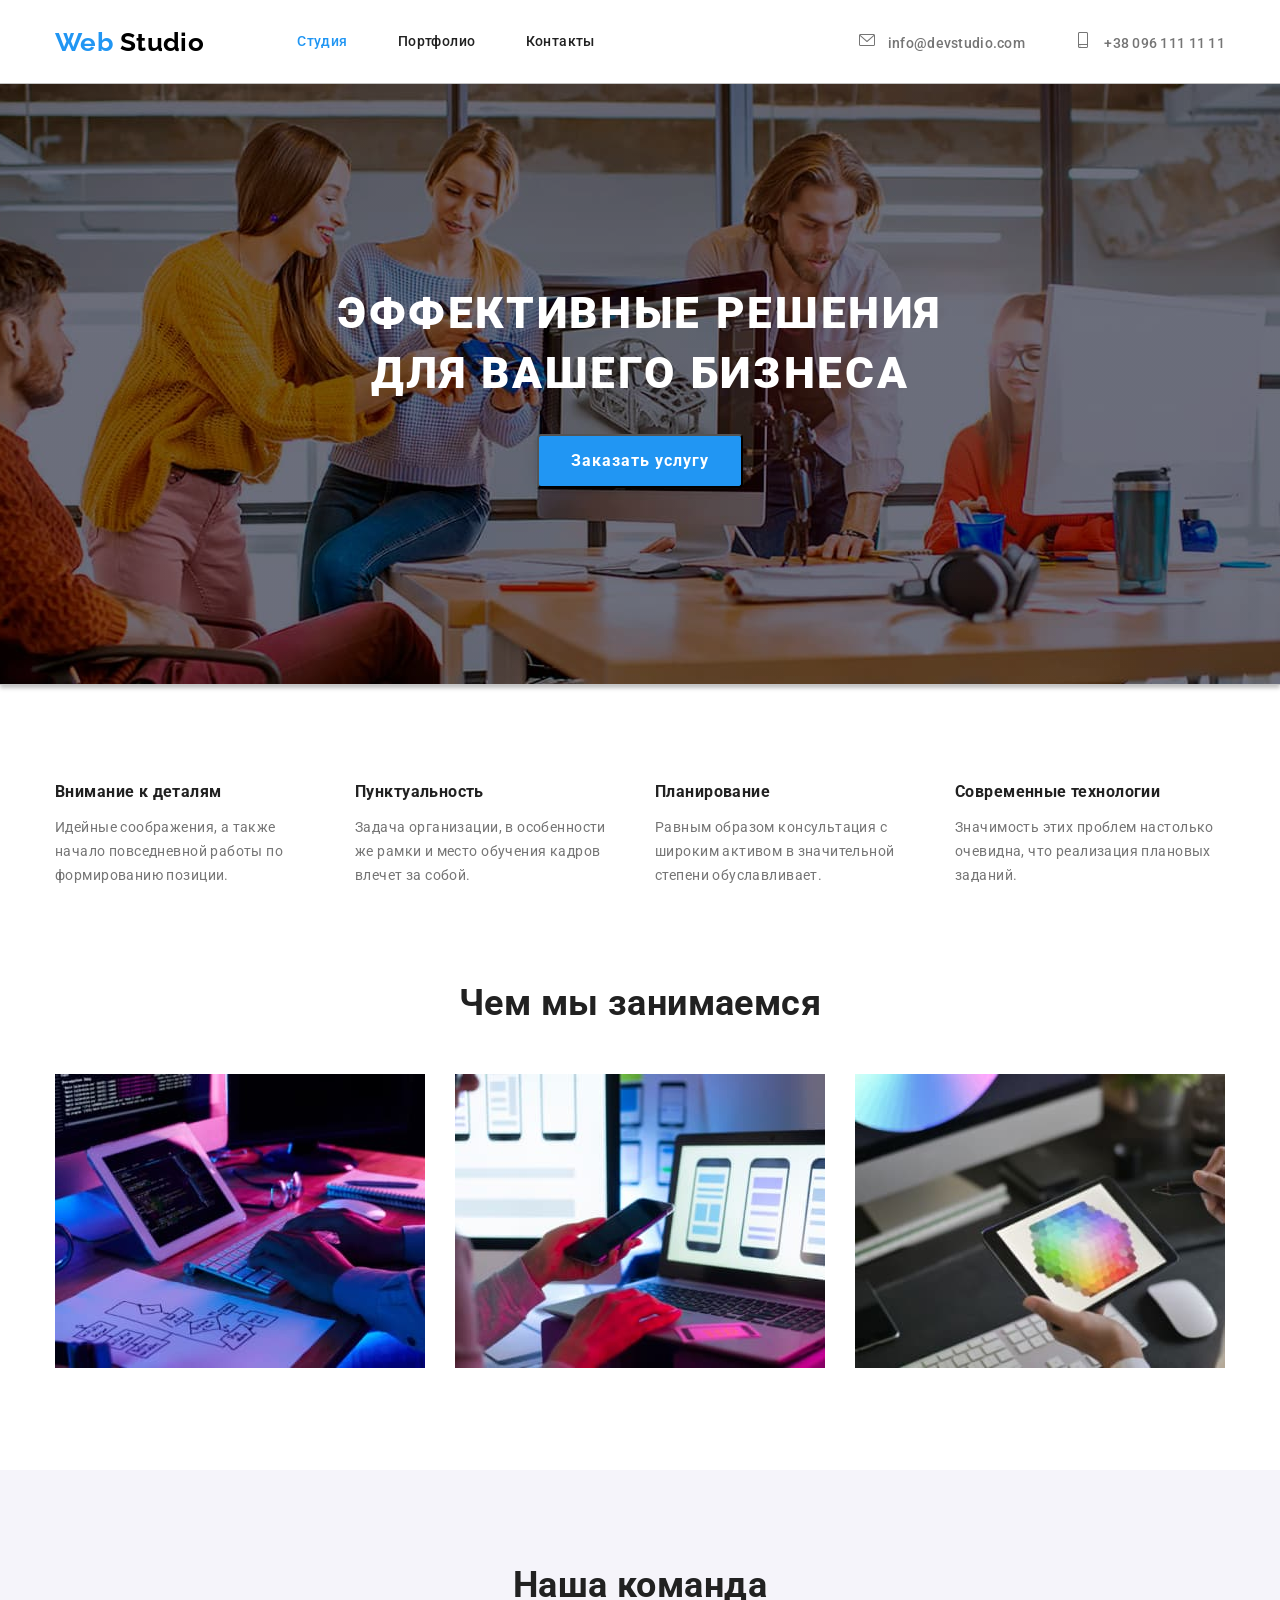
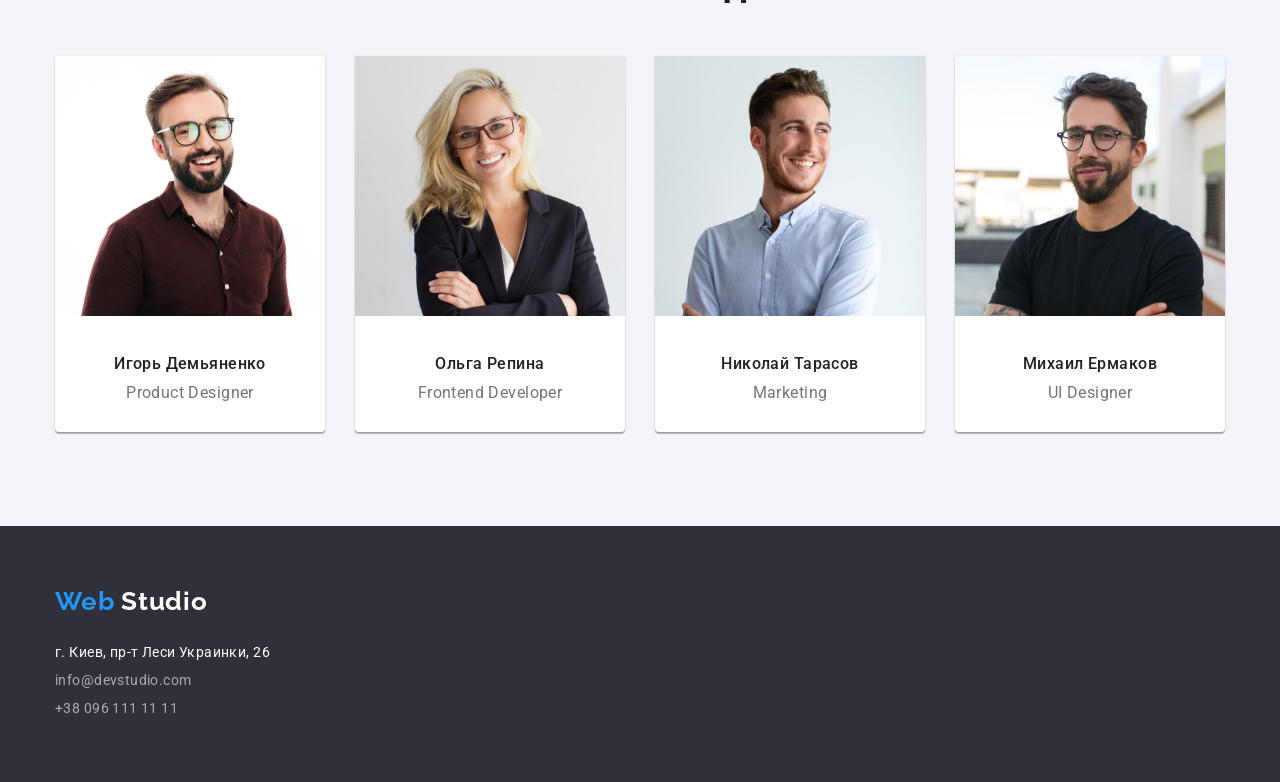
==== index.html @ c790378b "add header and heroes Не становятся в одну строку svg в header" ====
<!DOCTYPE html>
<html lang="ru">

<head>
    <meta charset="UTF-8">
    <meta http-equiv="X-UA-Compatible" content="IE=edge">
    <meta name="viewport" content="width=device-width, initial-scale=1.0">
    <title>Project-1 WebStudio</title>
    <link
        href="https://fonts.googleapis.com/css2?family=Raleway:wght@700&family=Roboto:wght@400;500;700;900&display=swap"
        rel="stylesheet">
    <link rel="stylesheet"
        href="https://cdnjs.cloudflare.com/ajax/libs/modern-normalize/1.1.0/modern-normalize.min.css">
    <link rel="stylesheet" href="./css/styles.css">
</head>

<body>
    <!--хидер-->
    <header class="header">
        <div class="header-text">
            <a class="logo link" href="/"> <span class="logo-accent">Web</span> Studio</a>
            <nav class="header-navigate">
                <ul class="header-list">
                    <li class="header-item">
                        <a class="header-nav link active" href="./index.html">Студия</a>
                    </li>
                    <li class="header-item">
                        <a class="header-nav link" href="./portfolio.html">Портфолио</a>
                    </li>
                    <li class="header-item">
                        <a class="header-nav link" href="">Контакты</a>
                    </li>
                </ul>
            </nav>
            <ul class="header-contacts">
                <li class="header-contacts-item">

                    <a class="contacts-item link" href="mailto:info@devstudio.com">
                        <svg class="icon-nav" width="16" height="12">
                            <use href="./images/sprite.svg#icon-envelope-hover"></use>
                        </svg>
                        info@devstudio.com</a>
                </li>
                <li class="header-contacts-item">
                    <a class="contacts-item link" href="tel:+380961111111">
                        <svg class="icon-nav" width="10" height="16">
                            <use href="./images/sprite.svg#icon-smartphone"></use>
                        </svg>
                        +38 096 111 11 11</a>
                </li>
            </ul>
        </div>

    </header>
    <main>

        <!--хироу-->

        <section class="heroes">
            <h1 class="main-title">Эффективные решения <br> для вашего бизнеса </h1>
            <button class="button-order" type="button">Заказать услугу</button>
        </section>

        <!--особенности-->

        <section class="why">
            <div class="container">
                <h2 hidden>Особенности</h2>
                <ul class="why-list">
                    <li class="why-item">
                        <h3 class="why-title">Внимание к деталям</h3>
                        <p class="why-description">Идейные соображения, а также начало повседневной работы по
                            формированию позиции.</p>
                    </li>
                    <li class="why-item">
                        <h3 class="why-title">Пунктуальность</h3>
                        <p class="why-description">Задача организации, в особенности же рамки и место обучения кадров
                            влечет за собой.
                        </p>
                    </li>
                    <li class="why-item">
                        <h3 class="why-title">Планирование</h3>
                        <p class="why-description">Равным образом консультация с широким активом в значительной степени
                            обуславливает.
                        </p>
                    </li>
                    <li class="why-item">
                        <h3 class="why-title">Современные технологии</h3>
                        <p class="why-description">Значимость этих проблем настолько очевидна, что реализация плановых
                            заданий.</p>
                    </li>
                </ul>
            </div>

        </section>

        <!--Чем мы занимаемся-->

        <section class="doing">
            <div class="container">
                <h2 class="doing-title">Чем мы занимаемся</h2>
                <ul class="doing-list">
                    <li class="doing-item"><img src="./images/doing/do-1.jpg" alt="Компьютер" width="370"
                            height="294" /> </li>
                    <li class="doing-item"><img src="./images/doing/do-2.jpg" alt="Телефон" width="370" height="294" />
                    </li>
                    <li class="doing-item"><img src="./images/doing/do-3.jpg" alt="Планшет" width="370" height="294" />
                    </li>
                </ul>
            </div>
        </section>

        <!--Наша команда-->

        <section class="team">
            <div class="container">
                <h2 class="team-title">Наша команда</h2>
                <ul class="team-list">
                    <li class="team-item">
                        <img src="./images/team/kommand-1.jpg" alt="Игорь Демьяненко" width="270" height="260" />
                        <div class="team-box">
                            <h3 class="team-name">Игорь Демьяненко</h3>
                            <p class="team-work" lang="en">Product Designer</p>
                        </div>
                    </li>
                    <li class="team-item">
                        <img src="./images/team/kommand-2.jpg" alt="Ольга Репина" width="270" height="260" />
                        <div class="team-box">
                            <h3 class="team-name">Ольга Репина</h3>
                            <p class="team-work" lang="en">Frontend Developer</p>
                        </div>
                    </li>
                    <li class="team-item">
                        <img src="./images/team/kommand-3.jpg" alt="Николай Тарасов" width="270" height="260" />
                        <div class="team-box">
                            <h3 class="team-name">Николай Тарасов</h3>
                            <p class="team-work" lang="en">Marketing</p>
                        </div>
                    </li>

                    <li class="team-item">
                        <img src="./images/team/kommand-4.jpg" alt="Михаил Ермаков" width="270" height="260" />
                        <div class="team-box">
                            <h3 class="team-name">Михаил Ермаков</h3>
                            <p class="team-work" lang="en">UI Designer</p>
                        </div>
                    </li>
                </ul>
            </div>
        </section>
    </main>

    <!--подвал-->

    <footer class="footer">
        <div class="container">
            <a class="logo-footer link" href="/"> <span class="logo-accent">Web</span> Studio</a>
            <address class="footer-addres">
                <ul class="footer-list">
                    <li class="footer-item"><a class="address-item-map link"
                            href="https://goo.gl/maps/FX2oiXXjCfkCqvJg9" target="_blank" rel="noopener noreferrer">г.
                            Киев,
                            пр-т Леси Украинки, 26</a></li>
                    <li class="footer-item"><a class="address-item link"
                            href="mailto:info@devstudio.com">info@devstudio.com</a></li>
                    <li class="footer-item"><a class="address-item link" href="tel:+380961111111">+38 096 111 11 11</a>
                    </li>
                </ul>
            </address>
        </div>
    </footer>
</body>

</html>
---- css/styles.css ----
/* цвет текста основной #212121
цвет текста вторичный rgba(117, 117, 117, 1)
Цвет акцента #2196F3
#FFFFFF 
цвет фона #E5E5E5
цвет фона вторичный #2F303A

*/
:root {
  --primary-text-color: rgba(117, 117, 117, 1);
  --title-text-color: #212121;
  --accent-color: #2196f3;
}

body {
  font-family: 'Roboto', sans-serif;
  font-weight: normal;
  font-size: 14px;
  line-height: 1.71;
  letter-spacing: 0.03em;
  color: var(--primary-text-color);
}

.container {
  width: 1200px;
  padding-left: 15px;
  padding-right: 15px;
  margin-left: auto;
  margin-right: auto;
}

h1,
h2,
h3,
h4 {
  color: var(--title-text-color);
  margin: 0;
  padding: 0;
}


p {
  margin: 0;
  padding: 0;
}

ul {
  list-style: none;
  margin: 0;
  padding: 0;
}

.link {
  text-decoration: none;
  color: var(--title-text-color);
}

/*-------------- header------------ */

.header { 
box-shadow: 0px 4px 4px rgba(0, 0, 0, 0.25);
}

.header-text {
  display: flex;
  align-items: center;
width: 1200px;
  padding-left: 15px;
  padding-right: 15px;
  margin-left: auto;
  margin-right: auto;

}

/*-------------- logo------------ */

.logo {
  font-family: 'Raleway';
  font-weight: bold;
  font-size: 26px;
  line-height: 1.19;
  color: #000000;

  margin-right: 93px;
}

.logo:hover,
.logo:focus {
  color: var(--accent-color);
}

.logo-accent {
  color: var(--accent-color);
}

/*------------- header navigate----------- */

.header-list,
.header-contacts {
  display: flex;
}

.header-item {
  font-weight: 500;
  font-size: 14px;
  line-height: 1.14;

  display: block;
}
.header-nav {
  padding-top: 32px;
  padding-bottom: 32px;
  
  display: block;
}

.header-nav:hover,
.header-nav:focus {
  color: var(--accent-color);
}
.header-contacts {
  margin-left: auto;
}

.header-contacts-item:not(:last-child),
.header-item:not(:last-child) {
  margin-right: 50px;
}

.header-contacts-item {
  ont-weight: 500;
  font-size: 14px;
  line-height: 1.14;
  letter-spacing: 0.02em;
  color: var(--primary-text-color);

  align-items: center;
}

.contacts-item {
  font-weight: 500;
  font-size: 14px;
  line-height: 1.14;
  letter-spacing: 0.02em;
  color: var(--primary-text-color);
  display: block;

  padding-top: 32px;
  padding-bottom: 32px;

}

.contacts-item:hover,
.contacts-item:focus {
  color: var(--accent-color);
}

.icon-nav {
  fill: #757575;
  margin-right: 10px;
  justify-content: center;
  align-items: center;
  
  width: 16px;
  height: 16px;
  object-fit: contain;
  

  display: inline-flex;
  padding: 0;
  margin-top: auto;
  margin-bottom: auto;
  /* background-color: white; */
  

  /* content: ""; */
}



.icon-nav:hover,
.icon-nav:focus {
  fill: var(--accent-color);
}

/*----------------- heroes--------------- */
.heroes {
  background-image: linear-gradient(
    rgba(0, 0, 0, 0.2), 
    rgba(0, 0, 0, 0.2)), 
    url(../images/heroes/heroes.jpg);
  
  max-width: 1600px;
  margin-left: auto;
  margin-right: auto;
  outline: 1px solid #C4C4C4;
  background-size: cover;
  background-repeat: no-repeat;
  height: 600px;
  background-color: #424242;
  background-position: center;
  box-shadow: 0px 4px 4px rgba(0, 0, 0, 0.25);

  color: #ffffff;
  text-align: center;

  padding-top: 200px;
  padding-bottom: 200px;
}
.main-title {
  color: #ffffff;
  font-weight: 900;
  font-size: 44px;
  line-height: 1.36;
  letter-spacing: 0.06em;
  text-transform: uppercase;

  margin: 0;
  padding: 0;
}

.button-order {
  display: inline-block;

margin-top: 30px;
  padding: 10px 32px;
  border-radius: 4px;
  box-shadow: 0px 4px 4px rgba(0, 0, 0, 0.15);

  font-family: inherit;
  font-weight: bold;
  font-size: 16px;
  line-height: 1.88;
  letter-spacing: 0.06em;
  color: #ffffff;
  background-color: var(--accent-color);
  cursor: pointer;
}

/*----------------- Why ----------------- */

.why {
  padding-top: 94px;
  padding-bottom: 94px;
}

.why-list {
  display: flex;
  flex-basis: calc((100% - 60px) / 4);
}

.why-item {
  width: 270px;
}

.why-item:not(:last-child) {
  margin-right: 30px;
}

.why-description {
  margin-top: 10px;
  margin-bottom: 0;
}

/*----------- Чем мы занимаемся,team ------------ */

.doing-title,
.team-title {
  font-weight: bold;
  font-size: 36px;
  line-height: 1.17;
  text-align: center;
}

.doing {
  padding-bottom: 94px;
}

.doing-list {
  display: flex;

  margin-top: 50px;
}

.doing-item:not(:last-child) {
  margin-right: 30px;
}
/*----------------- team------------------ */
.team {
  background-color: #f5f4fa;
  padding-top: 94px;
  padding-bottom: 94px;
}

.team-list {
  display: flex;
  justify-content: center;
  margin-top: 50px;
}

.team-item {
  background: #ffffff;

  box-shadow: 0px 1px 3px rgba(0, 0, 0, 0.12), 0px 1px 1px rgba(0, 0, 0, 0.14),
    0px 2px 1px rgba(0, 0, 0, 0.2);
  border-radius: 0px 0px 4px 4px;

  text-align: center;
}
.team-item:not(:last-child) {
  margin-right: 30px;
}

.team-box {
padding-top: 30px;
padding-bottom: 30px;
}

.team-name {
  font-weight: 500;
  font-size: 16px;
  line-height: 1.19;

  /* margin-top: 30px; */
}

.team-work {
  font-size: 16px;
  line-height: 1.19;
  font-weight: normal;

  margin-top: 10px;

  /* margin-top: 10px; */
}

/*-------------- portfolio навигация------------ */
.header-list .active {
  color: var(--accent-color);
}

.portfolio {
  padding-top: 94px;
  padding-bottom: 94px;
}

.portfolio-nav-list {
  display: flex;
  justify-content: center;
  
}

.portfolio-nav-item:not(:last-child) {
  margin-right: 8px;
}

.portfolio-nav-button {
  background-color: #f5f4fa;
  cursor: pointer;
  font-weight: 500;
  font-size: 16px;
  line-height: 1.63;

  text-align: center;
  padding: 6px 22px;
  border-radius: 4px;

  drop-shadow(0px 4px 4px rgba(0, 0, 0, 0.25));

}

.portfolio-nav-button:hover,
.portfolio-nav-button:focus {
  color: #ffffff;
  background-color: var(--accent-color);
}

/*-------------- portfolio проекты------------ */

.projects-list {
  display: flex;
  flex-wrap: wrap;
  flex-basis: calc((100% - 60px) / 3);

  margin: 0;
  padding: 0;

  margin-top: 34px;
  margin-bottom: 94px;
  
}

.project-item {
  margin-right: 30px;
  margin-bottom: 30px;

  background: #FFFFFF;
  /* border: 1px solid #EEEEEE; */
  
}

.project-item:nth-child(3n) {
  margin-right: 0px;

}

.project-item:nth-last-child(-n + 3) {
  margin-bottom: 0px;

}

.project-name {
  padding: 20px 24px;

  border-right: 1px solid #EEEEEE;
  border-bottom: 1px solid #EEEEEE;
  border-left: 1px solid #EEEEEE;
}

.project-title {
  font-weight: bold;
  font-size: 18px;
  line-height: 2;

  letter-spacing: 0.06em;
}
.project-type {
  font-size: 16px;
  line-height: 1.88;
  margin: 0;
}
/*----------------- footer--------------- */

footer {
  background-color: #2f303a;

  padding-top: 60px;
  padding-bottom: 60px;
}
.footer-addres {
  font-style: normal;

  margin-top: 20px;
}
.address-item {
  font-size: 14px;
  line-height: 2;
  letter-spacing: 0.03em;
  color: rgba(255, 255, 255, 0.6);
}
.address-item-map {
  font-size: 14px;
  line-height: 2;
  letter-spacing: 0.03em;
  color: #ffffff;
}
.logo-footer {
  color: #ffffff;
  font-family: 'Raleway';
  font-weight: bold;
  font-size: 26px;
  line-height: 1.19;
  letter-spacing: 0.03em;
}

.logo-footer:hover,
.logo-footer:focus {
  color: var(--accent-color);
}

.address-item-map:hover,
.address-item-map:focus {
  color: var(--accent-color);
}

.address-item.link:hover,
.address-item.link:focus {
  color: var(--accent-color);
}
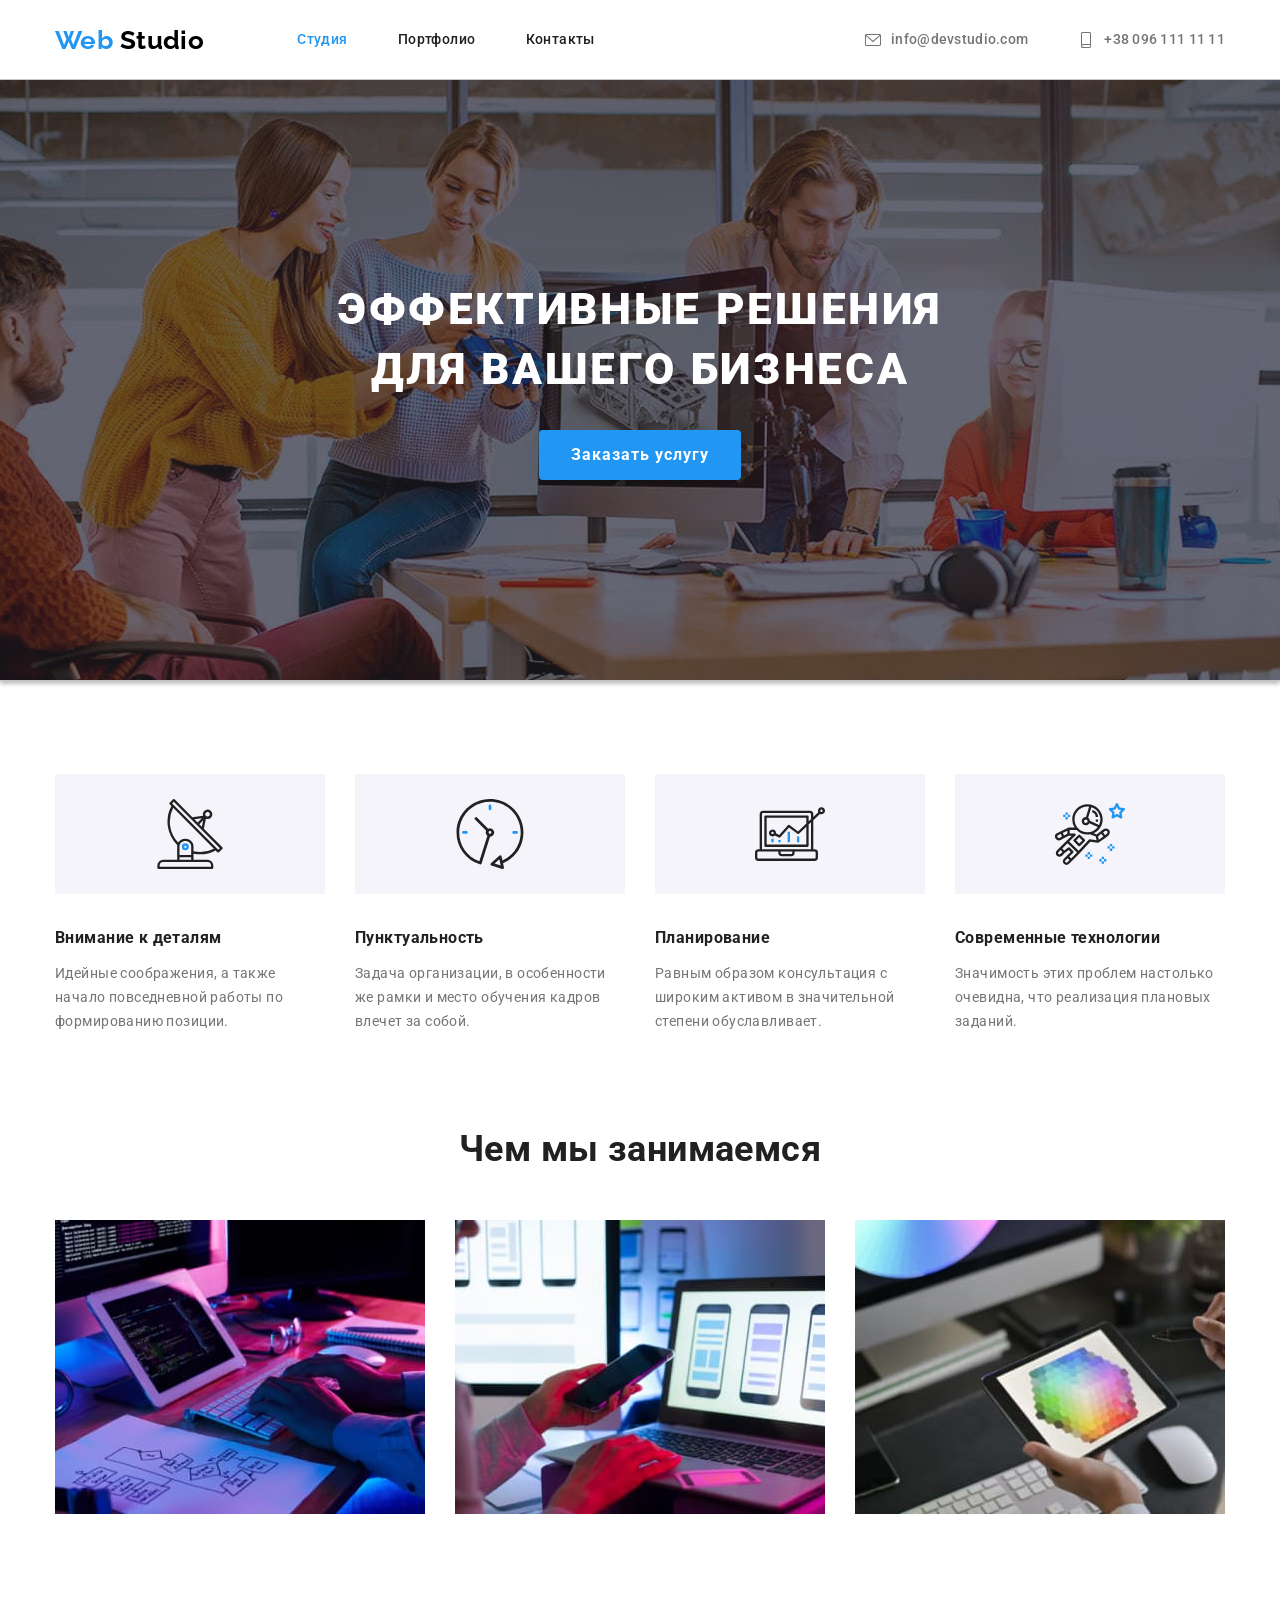
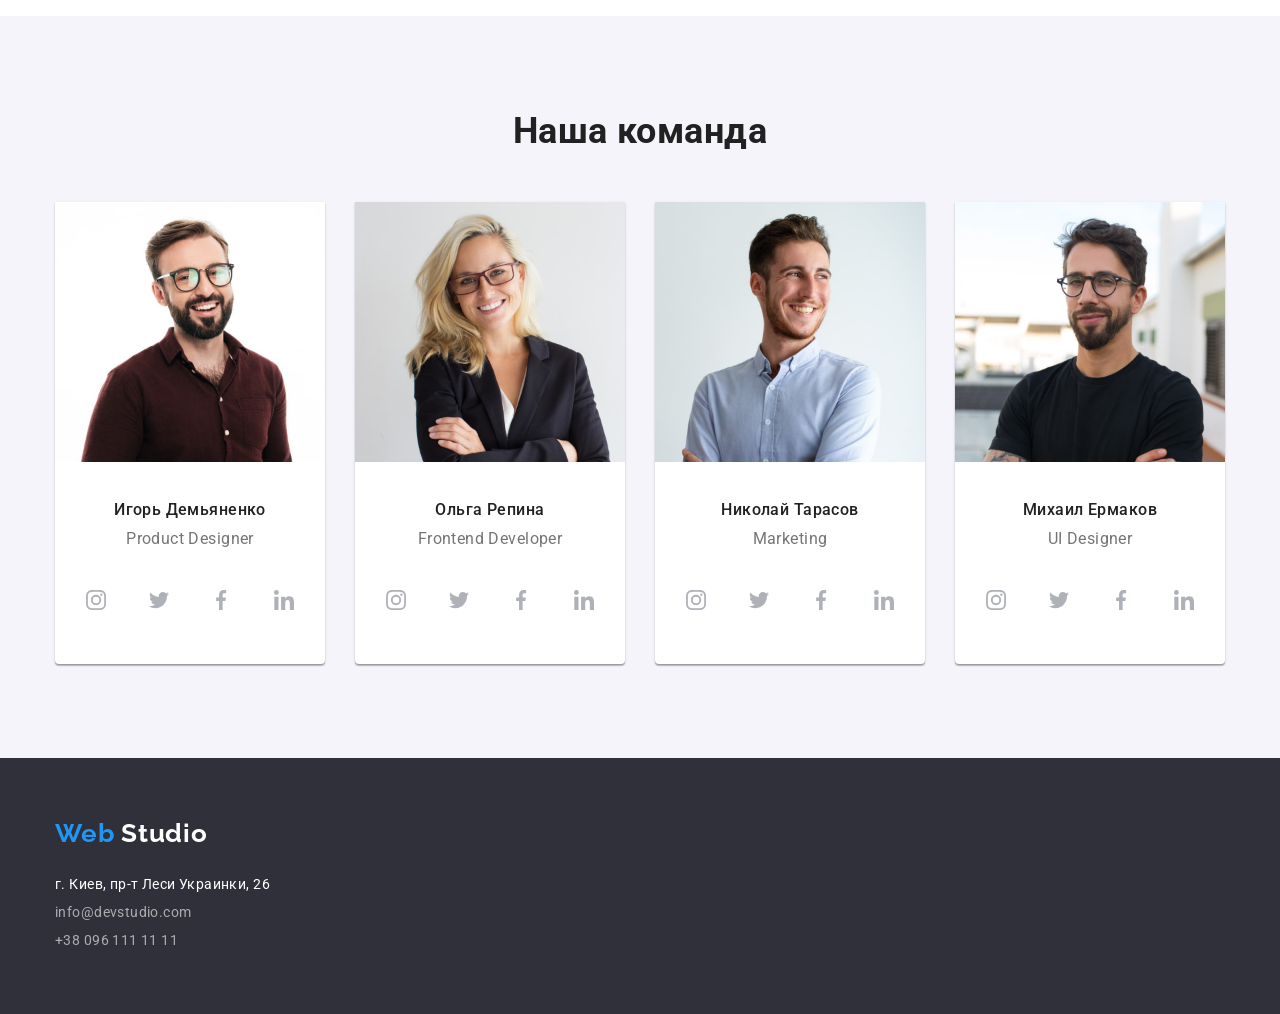
==== commit 0c59b212: "add icons in conteiner team" ====
--- a/index.html
+++ b/index.html
@@ -68,23 +68,43 @@
                 <h2 hidden>Особенности</h2>
                 <ul class="why-list">
                     <li class="why-item">
+                        <div class="box-why">
+                        <svg class="icon-why" width="70" height="70">
+                            <use href="./images/sprite.svg#icon-antenna"></use>
+                        </svg>
+                        </div>
                         <h3 class="why-title">Внимание к деталям</h3>
                         <p class="why-description">Идейные соображения, а также начало повседневной работы по
                             формированию позиции.</p>
                     </li>
                     <li class="why-item">
+                        <div class="box-why">
+                        <svg class="icon-why" width="70" height="70">
+                            <use href="./images/sprite.svg#icon-clock"></use>
+                        </svg>
+                        </div>
                         <h3 class="why-title">Пунктуальность</h3>
                         <p class="why-description">Задача организации, в особенности же рамки и место обучения кадров
                             влечет за собой.
                         </p>
                     </li>
                     <li class="why-item">
+                        <div class="box-why">
+                        <svg class="icon-why" width="70" height="70">
+                            <use href="./images/sprite.svg#icon-diagram"></use>
+                        </svg>
+                        </div>
                         <h3 class="why-title">Планирование</h3>
                         <p class="why-description">Равным образом консультация с широким активом в значительной степени
                             обуславливает.
                         </p>
                     </li>
                     <li class="why-item">
+                        <div class="box-why">
+                        <svg class="icon-why" width="70" height="70">
+                            <use href="./images/sprite.svg#icon-astronaut"></use>
+                        </svg>
+                        </div>
                         <h3 class="why-title">Современные технологии</h3>
                         <p class="why-description">Значимость этих проблем настолько очевидна, что реализация плановых
                             заданий.</p>
@@ -121,7 +141,42 @@
                         <div class="team-box">
                             <h3 class="team-name">Игорь Демьяненко</h3>
                             <p class="team-work" lang="en">Product Designer</p>
-                        </div>
+                        </div>                       
+
+                        <ul class="team-box-icon">
+                            <li class="team-box-item">
+                            <a class="team-box-link" href="">
+                            <svg class="icon-team" width="20" height="20">
+                               <use href="./images/sprite.svg#icon-instagram"></use>
+                            </svg>
+                            </a>
+                            </li>
+
+                        <li class="team-box-item">
+                         <a class="team-box-link" href="">
+                         <svg class="icon-team" width="20" height="20">
+                             <use href="./images/sprite.svg#icon-twitter"></use>
+                         </svg>
+                         </a>
+                        </li>
+
+                        <li class="team-box-item">
+                         <a class="team-box-link" href="">
+                            <svg class="icon-team" width="20" height="20">
+                                <use href="./images/sprite.svg#icon-facebook"></use>
+                            </svg>
+                            </a>
+                            </li>
+
+                            <li class="team-box-item">
+                            <a class="team-box-link" href="">
+                            <svg class="icon-team" width="20" height="20">
+                                <use href="./images/sprite.svg#icon-linkedin"></use>
+                            </svg>
+                            </a>
+                            </li>
+                        </ul>
+                        
                     </li>
                     <li class="team-item">
                         <img src="./images/team/kommand-2.jpg" alt="Ольга Репина" width="270" height="260" />
@@ -129,6 +184,40 @@
                             <h3 class="team-name">Ольга Репина</h3>
                             <p class="team-work" lang="en">Frontend Developer</p>
                         </div>
+
+                        <ul class="team-box-icon">
+                            <li class="team-box-item">
+                                <a class="team-box-link" href="">
+                                    <svg class="icon-team" width="20" height="20">
+                                        <use href="./images/sprite.svg#icon-instagram"></use>
+                                    </svg>
+                                </a>
+                            </li>
+                        
+                            <li class="team-box-item">
+                                <a class="team-box-link" href="">
+                                    <svg class="icon-team" width="20" height="20">
+                                        <use href="./images/sprite.svg#icon-twitter"></use>
+                                    </svg>
+                                </a>
+                            </li>
+                        
+                            <li class="team-box-item">
+                                <a class="team-box-link" href="">
+                                    <svg class="icon-team" width="20" height="20">
+                                        <use href="./images/sprite.svg#icon-facebook"></use>
+                                    </svg>
+                                </a>
+                            </li>
+                        
+                            <li class="team-box-item">
+                                <a class="team-box-link" href="">
+                                    <svg class="icon-team" width="20" height="20">
+                                        <use href="./images/sprite.svg#icon-linkedin"></use>
+                                    </svg>
+                                </a>
+                            </li>
+                        </ul>
                     </li>
                     <li class="team-item">
                         <img src="./images/team/kommand-3.jpg" alt="Николай Тарасов" width="270" height="260" />
@@ -136,6 +225,40 @@
                             <h3 class="team-name">Николай Тарасов</h3>
                             <p class="team-work" lang="en">Marketing</p>
                         </div>
+
+                        <ul class="team-box-icon">
+                            <li class="team-box-item">
+                                <a class="team-box-link" href="">
+                                    <svg class="icon-team" width="20" height="20">
+                                        <use href="./images/sprite.svg#icon-instagram"></use>
+                                    </svg>
+                                </a>
+                            </li>
+                        
+                            <li class="team-box-item">
+                                <a class="team-box-link" href="">
+                                    <svg class="icon-team" width="20" height="20">
+                                        <use href="./images/sprite.svg#icon-twitter"></use>
+                                    </svg>
+                                </a>
+                            </li>
+                        
+                            <li class="team-box-item">
+                                <a class="team-box-link" href="">
+                                    <svg class="icon-team" width="20" height="20">
+                                        <use href="./images/sprite.svg#icon-facebook"></use>
+                                    </svg>
+                                </a>
+                            </li>
+                        
+                            <li class="team-box-item">
+                                <a class="team-box-link" href="">
+                                    <svg class="icon-team" width="20" height="20">
+                                        <use href="./images/sprite.svg#icon-linkedin"></use>
+                                    </svg>
+                                </a>
+                            </li>
+                        </ul>
                     </li>
 
                     <li class="team-item">
@@ -144,6 +267,40 @@
                             <h3 class="team-name">Михаил Ермаков</h3>
                             <p class="team-work" lang="en">UI Designer</p>
                         </div>
+
+                        <ul class="team-box-icon">
+                            <li class="team-box-item">
+                                <a class="team-box-link" href="">
+                                    <svg class="icon-team" width="20" height="20">
+                                        <use href="./images/sprite.svg#icon-instagram"></use>
+                                    </svg>
+                                </a>
+                            </li>
+                        
+                            <li class="team-box-item">
+                                <a class="team-box-link" href="">
+                                    <svg class="icon-team" width="20" height="20">
+                                        <use href="./images/sprite.svg#icon-twitter"></use>
+                                    </svg>
+                                </a>
+                            </li>
+                        
+                            <li class="team-box-item">
+                                <a class="team-box-link" href="">
+                                    <svg class="icon-team" width="20" height="20">
+                                        <use href="./images/sprite.svg#icon-facebook"></use>
+                                    </svg>
+                                </a>
+                            </li>
+                        
+                            <li class="team-box-item">
+                                <a class="team-box-link" href="">
+                                    <svg class="icon-team" width="20" height="20">
+                                        <use href="./images/sprite.svg#icon-linkedin"></use>
+                                    </svg>
+                                </a>
+                            </li>
+                        </ul>
                     </li>
                 </ul>
             </div>
--- a/css/styles.css
+++ b/css/styles.css
@@ -148,6 +148,8 @@
   padding-top: 32px;
   padding-bottom: 32px;
 
+  display: flex;
+
 }
 
 .contacts-item:hover,
@@ -166,14 +168,10 @@
   object-fit: contain;
   
 
-  display: inline-flex;
+  display: block;
   padding: 0;
   margin-top: auto;
   margin-bottom: auto;
-  /* background-color: white; */
-  
-
-  /* content: ""; */
 }
 
 
@@ -186,10 +184,9 @@
 /*----------------- heroes--------------- */
 .heroes {
   background-image: linear-gradient(
-    rgba(0, 0, 0, 0.2), 
-    rgba(0, 0, 0, 0.2)), 
-    url(../images/heroes/heroes.jpg);
-  
+    rgba(47, 48, 58, 0.4), 
+    rgba(47, 48, 58, 0.4)), 
+    url(../images/heroes/heroes.jpg);  
   max-width: 1600px;
   margin-left: auto;
   margin-right: auto;
@@ -206,6 +203,7 @@
 
   padding-top: 200px;
   padding-bottom: 200px;
+
 }
 .main-title {
   color: #ffffff;
@@ -222,10 +220,11 @@
 .button-order {
   display: inline-block;
 
-margin-top: 30px;
+  margin-top: 30px;
   padding: 10px 32px;
   border-radius: 4px;
   box-shadow: 0px 4px 4px rgba(0, 0, 0, 0.15);
+  border: 0;
 
   font-family: inherit;
   font-weight: bold;
@@ -257,6 +256,17 @@
   margin-right: 30px;
 }
 
+.box-why {
+  width: 270px;
+  height: 120px;
+  background-color: #F5F4FA;
+  margin-bottom: 30px;
+
+  padding: 25px 100px;
+  display: flex;
+  justify-content: center;
+}
+
 .why-description {
   margin-top: 10px;
   margin-bottom: 0;
@@ -306,6 +316,7 @@
   border-radius: 0px 0px 4px 4px;
 
   text-align: center;
+  padding-bottom: 42px;
 }
 .team-item:not(:last-child) {
   margin-right: 30px;
@@ -315,6 +326,40 @@
 padding-top: 30px;
 padding-bottom: 30px;
 }
+
+.team-box-icon {
+ display: flex;
+  justify-content: space-evenly; 
+}
+
+.team-box-link {
+  fill: #AFB1B8;
+  display: flex;
+  justify-content: center;
+  align-items: center;
+  
+}
+
+.team-box-item {
+  width: 44px;
+  height: 44px;
+  
+  display: flex;
+  justify-content: center;
+  align-items: center;
+}
+
+.team-box-link:hover,
+.team-box-link:focus {
+background-color: var(--accent-color);
+width: 44px;
+height: 44px;
+border-radius: 50%;
+fill: #ffffff;
+}
+
+/* fill="var(--color1, #afb1b8)" */
+/* fill="var(--color1, #afb1b8)"  */
 
 .team-name {
   font-weight: 500;
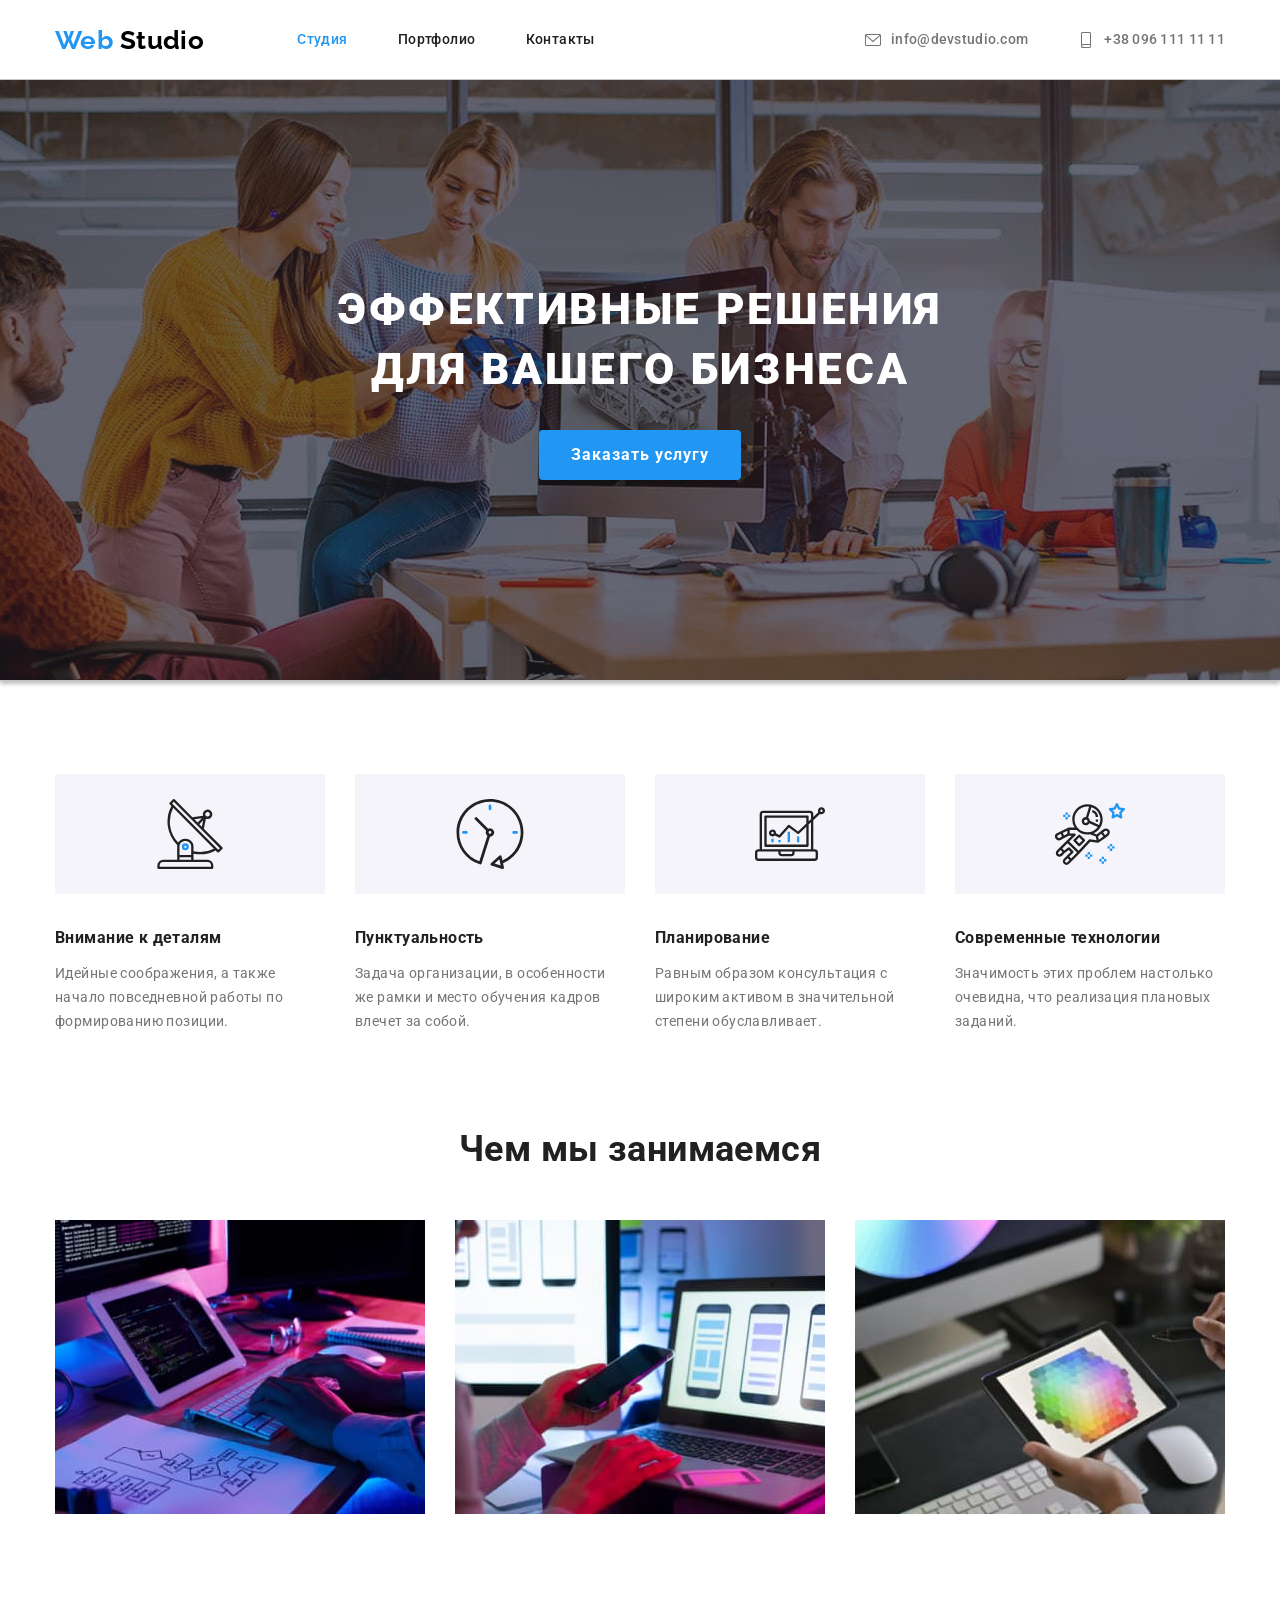
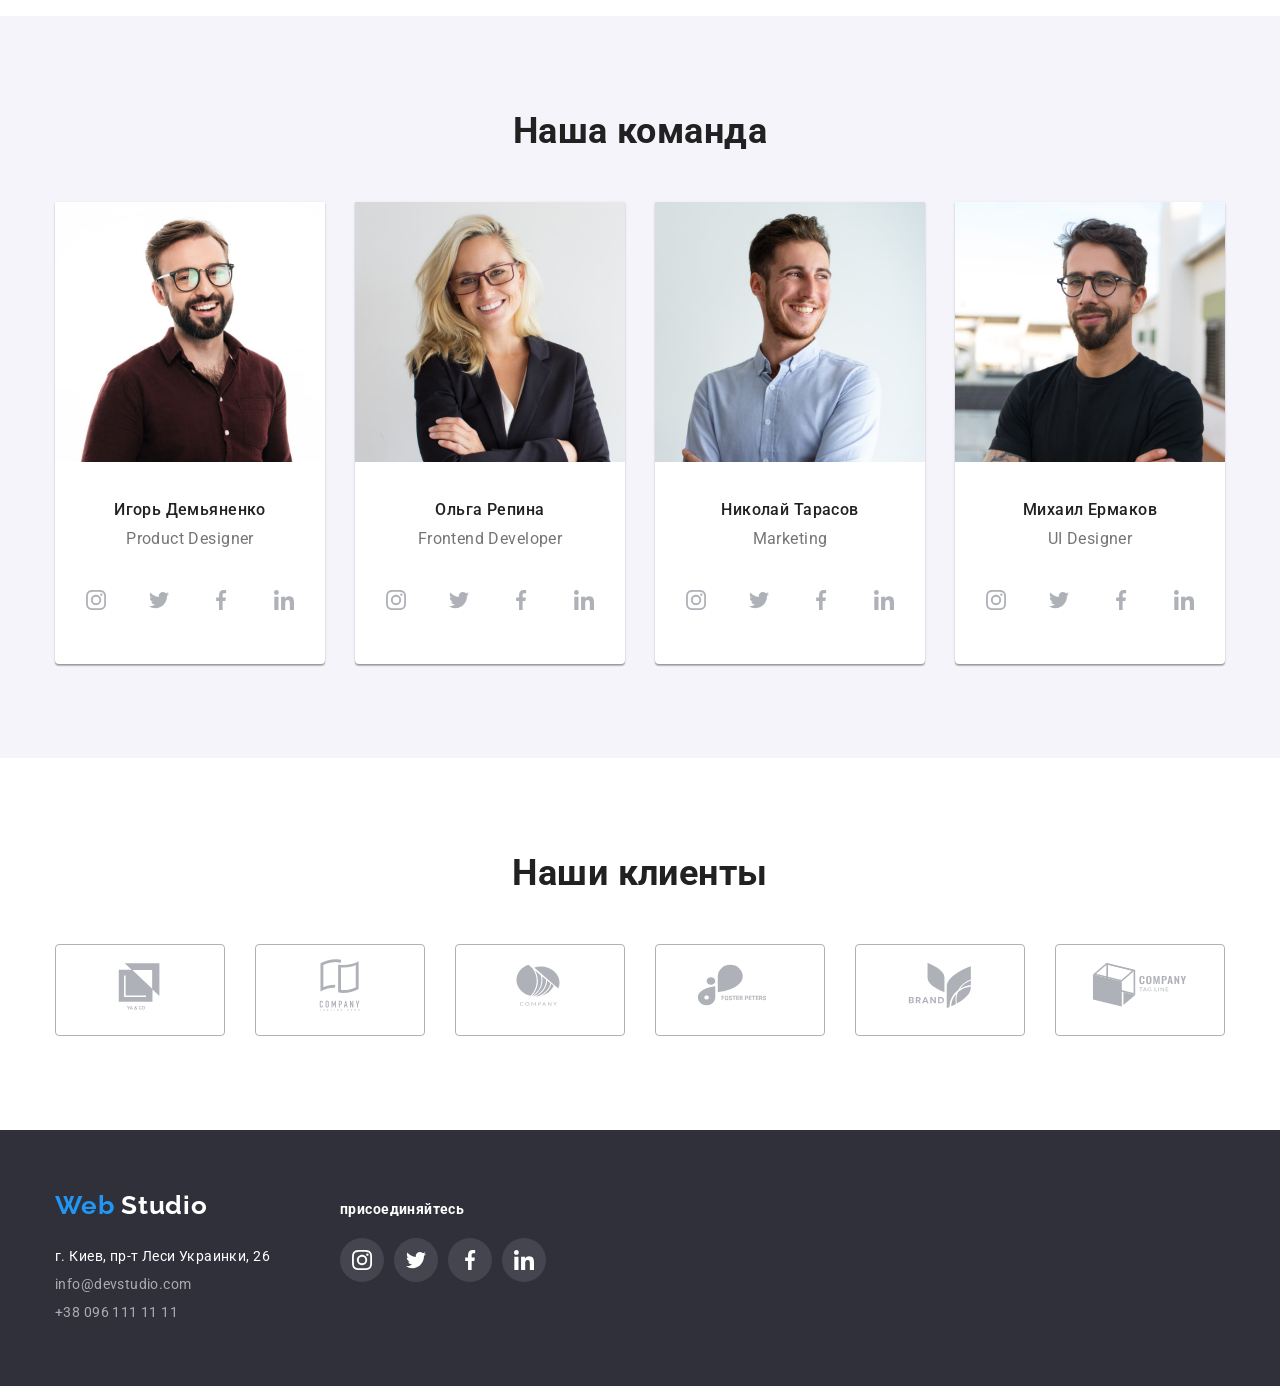
==== commit ab9c6dd5: "add oll svg" ====
--- a/index.html
+++ b/index.html
@@ -307,10 +307,85 @@
         </section>
     </main>
 
+    <!--Постоянные клиенты-->
+
+    <section class="clients">
+        <div class="container">
+            <h2 class="clients-title">Наши клиенты</h2>
+            <ul class="clients-list">
+
+                <li class="clients-item">
+                    <div class="clients-box">
+                    <a class="clients-link" href="">
+                        <svg class="icon-clients" width="106" height="60">
+                            <use href="./images/sprite.svg#icon-company-1"></use>
+                        </svg>
+                    </a>
+                    </div>
+                </li>
+
+                <li class="clients-item">
+                    <div class="clients-box">
+                        <a class="clients-link" href="">
+                            <svg class="icon-clients" width="106" height="60">
+                                <use href="./images/sprite.svg#icon-company-2"></use>
+                            </svg>
+                        </a>
+                    </div>
+                </li>
+
+                <li class="clients-item">
+                    <div class="clients-box">
+                        <a class="clients-link" href="">
+                            <svg class="icon-clients" width="106" height="60">
+                                <use href="./images/sprite.svg#icon-company-3"></use>
+                            </svg>
+                        </a>
+                    </div>
+                </li>
+
+                <li class="clients-item">
+                    <div class="clients-box">
+                        <a class="clients-link" href="">
+                            <svg class="icon-clients" width="106" height="60">
+                                <use href="./images/sprite.svg#icon-company-4"></use>
+                            </svg>
+                        </a>
+                    </div>
+                </li>
+
+                <li class="clients-item">
+                    <div class="clients-box">
+                        <a class="clients-link" href="">
+                            <svg class="icon-clients" width="106" height="60">
+                                <use href="./images/sprite.svg#icon-company-5"></use>
+                            </svg>
+                        </a>
+                    </div>
+                </li>
+
+                <li class="clients-item">
+                    <div class="clients-box">
+                        <a class="clients-link" href="">
+                            <svg class="icon-clients" width="106" height="60">
+                                <use href="./images/sprite.svg#icon-company-6"></use>
+                            </svg>
+                        </a>
+                    </div>
+                </li>
+
+            </ul>
+        </div>
+
+
+    </section>
+
     <!--подвал-->
 
     <footer class="footer">
         <div class="container">
+            <div class="footer-box">
+                <div class="footer-left">
             <a class="logo-footer link" href="/"> <span class="logo-accent">Web</span> Studio</a>
             <address class="footer-addres">
                 <ul class="footer-list">
@@ -324,6 +399,49 @@
                     </li>
                 </ul>
             </address>
+            </div>
+
+            <div class="footer-right">
+                <h2 hidden>Соцсети</h2>
+                <h3 class="footer-right-title">присоединяйтесь</h3>
+                <ul class="footer-network">
+                    <li class="network-item">
+                        <a class="network-link" href="">
+                            <svg class="icon-network" width="20" height="20">
+                                <use href="./images/sprite.svg#icon-instagram"></use>
+                            </svg>
+                        </a>
+                    </li>
+
+                    <li class="network-item">
+                        <a class="network-link" href="">
+                            <svg class="icon-network" width="20" height="20">
+                                <use href="./images/sprite.svg#icon-twitter"></use>
+                            </svg>
+                        </a>
+                    </li>
+
+                    <li class="network-item">
+                        <a class="network-link" href="">
+                            <svg class="icon-network" width="20" height="20">
+                                <use href="./images/sprite.svg#icon-facebook"></use>
+                            </svg>
+                        </a>
+                    </li>
+
+                    <li class="network-item">
+                        <a class="network-link" href="">
+                            <svg class="icon-network" width="20" height="20">
+                                <use href="./images/sprite.svg#icon-linkedin"></use>
+                            </svg>
+                        </a>
+                    </li>
+
+                </ul>
+
+
+            </div>
+            </div>
         </div>
     </footer>
 </body>
--- a/css/styles.css
+++ b/css/styles.css
@@ -38,7 +38,6 @@
   padding: 0;
 }
 
-
 p {
   margin: 0;
   padding: 0;
@@ -57,19 +56,18 @@
 
 /*-------------- header------------ */
 
-.header { 
-box-shadow: 0px 4px 4px rgba(0, 0, 0, 0.25);
+.header {
+  box-shadow: 0px 4px 4px rgba(0, 0, 0, 0.25);
 }
 
 .header-text {
   display: flex;
   align-items: center;
-width: 1200px;
+  width: 1200px;
   padding-left: 15px;
   padding-right: 15px;
   margin-left: auto;
   margin-right: auto;
-
 }
 
 /*-------------- logo------------ */
@@ -110,7 +108,7 @@
 .header-nav {
   padding-top: 32px;
   padding-bottom: 32px;
-  
+
   display: block;
 }
 
@@ -149,7 +147,6 @@
   padding-bottom: 32px;
 
   display: flex;
-
 }
 
 .contacts-item:hover,
@@ -162,11 +159,10 @@
   margin-right: 10px;
   justify-content: center;
   align-items: center;
-  
+
   width: 16px;
   height: 16px;
   object-fit: contain;
-  
 
   display: block;
   padding: 0;
@@ -174,8 +170,6 @@
   margin-bottom: auto;
 }
 
-
-
 .icon-nav:hover,
 .icon-nav:focus {
   fill: var(--accent-color);
@@ -184,13 +178,14 @@
 /*----------------- heroes--------------- */
 .heroes {
   background-image: linear-gradient(
-    rgba(47, 48, 58, 0.4), 
-    rgba(47, 48, 58, 0.4)), 
-    url(../images/heroes/heroes.jpg);  
+      rgba(47, 48, 58, 0.4),
+      rgba(47, 48, 58, 0.4)
+    ),
+    url(../images/heroes/heroes.jpg);
   max-width: 1600px;
   margin-left: auto;
   margin-right: auto;
-  outline: 1px solid #C4C4C4;
+  outline: 1px solid #c4c4c4;
   background-size: cover;
   background-repeat: no-repeat;
   height: 600px;
@@ -203,7 +198,6 @@
 
   padding-top: 200px;
   padding-bottom: 200px;
-
 }
 .main-title {
   color: #ffffff;
@@ -259,7 +253,7 @@
 .box-why {
   width: 270px;
   height: 120px;
-  background-color: #F5F4FA;
+  background-color: #f5f4fa;
   margin-bottom: 30px;
 
   padding: 25px 100px;
@@ -323,27 +317,26 @@
 }
 
 .team-box {
-padding-top: 30px;
-padding-bottom: 30px;
+  padding-top: 30px;
+  padding-bottom: 30px;
 }
 
 .team-box-icon {
- display: flex;
-  justify-content: space-evenly; 
+  display: flex;
+  justify-content: space-evenly;
 }
 
 .team-box-link {
-  fill: #AFB1B8;
-  display: flex;
-  justify-content: center;
-  align-items: center;
-  
+  fill: #afb1b8;
+  display: flex;
+  justify-content: center;
+  align-items: center;
 }
 
 .team-box-item {
   width: 44px;
   height: 44px;
-  
+
   display: flex;
   justify-content: center;
   align-items: center;
@@ -351,22 +344,17 @@
 
 .team-box-link:hover,
 .team-box-link:focus {
-background-color: var(--accent-color);
-width: 44px;
-height: 44px;
-border-radius: 50%;
-fill: #ffffff;
-}
-
-/* fill="var(--color1, #afb1b8)" */
-/* fill="var(--color1, #afb1b8)"  */
+  background-color: var(--accent-color);
+  width: 44px;
+  height: 44px;
+  border-radius: 50%;
+  fill: #ffffff;
+}
 
 .team-name {
   font-weight: 500;
   font-size: 16px;
   line-height: 1.19;
-
-  /* margin-top: 30px; */
 }
 
 .team-work {
@@ -375,8 +363,56 @@
   font-weight: normal;
 
   margin-top: 10px;
-
-  /* margin-top: 10px; */
+}
+
+/*-------------- постоянные клиенты------------ */
+
+.clients {
+  padding-top: 94px;
+  padding-bottom: 94px;
+}
+
+.clients-title {
+  font-weight: bold;
+  font-size: 36px;
+  line-height: 1.17;
+  text-align: center;
+}
+
+.clients-list {
+  display: flex;
+  justify-content: space-between;
+  align-items: center;
+
+  margin-top: 50px;
+}
+
+.clients-box {
+  width: 170px;
+  height: 92px;
+  border: 1px solid #afb1b8;
+  border-radius: 4px;
+
+  display: flex;
+  justify-content: center;
+  align-items: center;
+}
+
+.clients-box:hover,
+.clients-box:focus {
+  border: 1px solid var(--accent-color);
+  box-sizing: border-box;
+  border-radius: 4px;
+  cursor: pointer;
+}
+
+.clients-link:hover .icon-clients,
+.clients-link:focus .icon-clients {
+  fill: var(--accent-color);
+}
+
+.icon-clients {
+  fill: #afb1b8;
 }
 
 /*-------------- portfolio навигация------------ */
@@ -392,7 +428,6 @@
 .portfolio-nav-list {
   display: flex;
   justify-content: center;
-  
 }
 
 .portfolio-nav-item:not(:last-child) {
@@ -409,15 +444,16 @@
   text-align: center;
   padding: 6px 22px;
   border-radius: 4px;
-
-  drop-shadow(0px 4px 4px rgba(0, 0, 0, 0.25));
-
+  border: 0;
 }
 
 .portfolio-nav-button:hover,
 .portfolio-nav-button:focus {
   color: #ffffff;
   background-color: var(--accent-color);
+  box-shadow: 0px 3px 1px rgba(0, 0, 0, 0.1), 0px 1px 2px rgba(0, 0, 0, 0.08),
+    0px 2px 2px rgba(0, 0, 0, 0.12);
+  border-radius: 4px;
 }
 
 /*-------------- portfolio проекты------------ */
@@ -432,34 +468,36 @@
 
   margin-top: 34px;
   margin-bottom: 94px;
-  
 }
 
 .project-item {
   margin-right: 30px;
   margin-bottom: 30px;
 
-  background: #FFFFFF;
-  /* border: 1px solid #EEEEEE; */
-  
+  background: #ffffff;
+}
+
+.project-item:focus,
+.project-item:hover {
+  box-sizing: border-box;
+  box-shadow: 0px 1px 1px rgba(0, 0, 0, 0.12), 0px 4px 4px rgba(0, 0, 0, 0.06),
+    1px 4px 6px rgba(0, 0, 0, 0.16);
 }
 
 .project-item:nth-child(3n) {
   margin-right: 0px;
-
 }
 
 .project-item:nth-last-child(-n + 3) {
   margin-bottom: 0px;
-
 }
 
 .project-name {
   padding: 20px 24px;
 
-  border-right: 1px solid #EEEEEE;
-  border-bottom: 1px solid #EEEEEE;
-  border-left: 1px solid #EEEEEE;
+  border-right: 1px solid #eeeeee;
+  border-bottom: 1px solid #eeeeee;
+  border-left: 1px solid #eeeeee;
 }
 
 .project-title {
@@ -478,10 +516,18 @@
 
 footer {
   background-color: #2f303a;
-
-  padding-top: 60px;
-  padding-bottom: 60px;
-}
+}
+
+.footer-box {
+  display: flex;
+}
+
+.footer-left {
+  margin-right: 70px;
+  margin-top: 60px;
+  margin-bottom: 60px;
+}
+
 .footer-addres {
   font-style: normal;
 
@@ -522,3 +568,49 @@
 .address-item.link:focus {
   color: var(--accent-color);
 }
+
+.footer-right {
+  margin-top: 72px;
+  margin-bottom: 100px;
+}
+
+.network-item {
+  background-color: rgba(255, 255, 255, 0.1);
+  width: 44px;
+  height: 44px;
+  border-radius: 50%;
+
+  display: flex;
+  align-items: center;
+  justify-content: center;
+
+  margin-right: 10px;
+}
+
+.network-item:hover,
+.network-item:focus {
+  background-color: var(--accent-color);
+}
+
+.footer-right-title {
+  font-weight: bold;
+  font-size: 14px;
+  line-height: 1.14;
+  color: #ffffff;
+}
+
+.footer-network {
+  display: flex;
+
+  margin-top: 20px;
+}
+
+.network-link {
+  display: flex;
+  align-items: center;
+  justify-content: center;
+}
+
+.icon-network {
+  fill: #ffffff;
+}
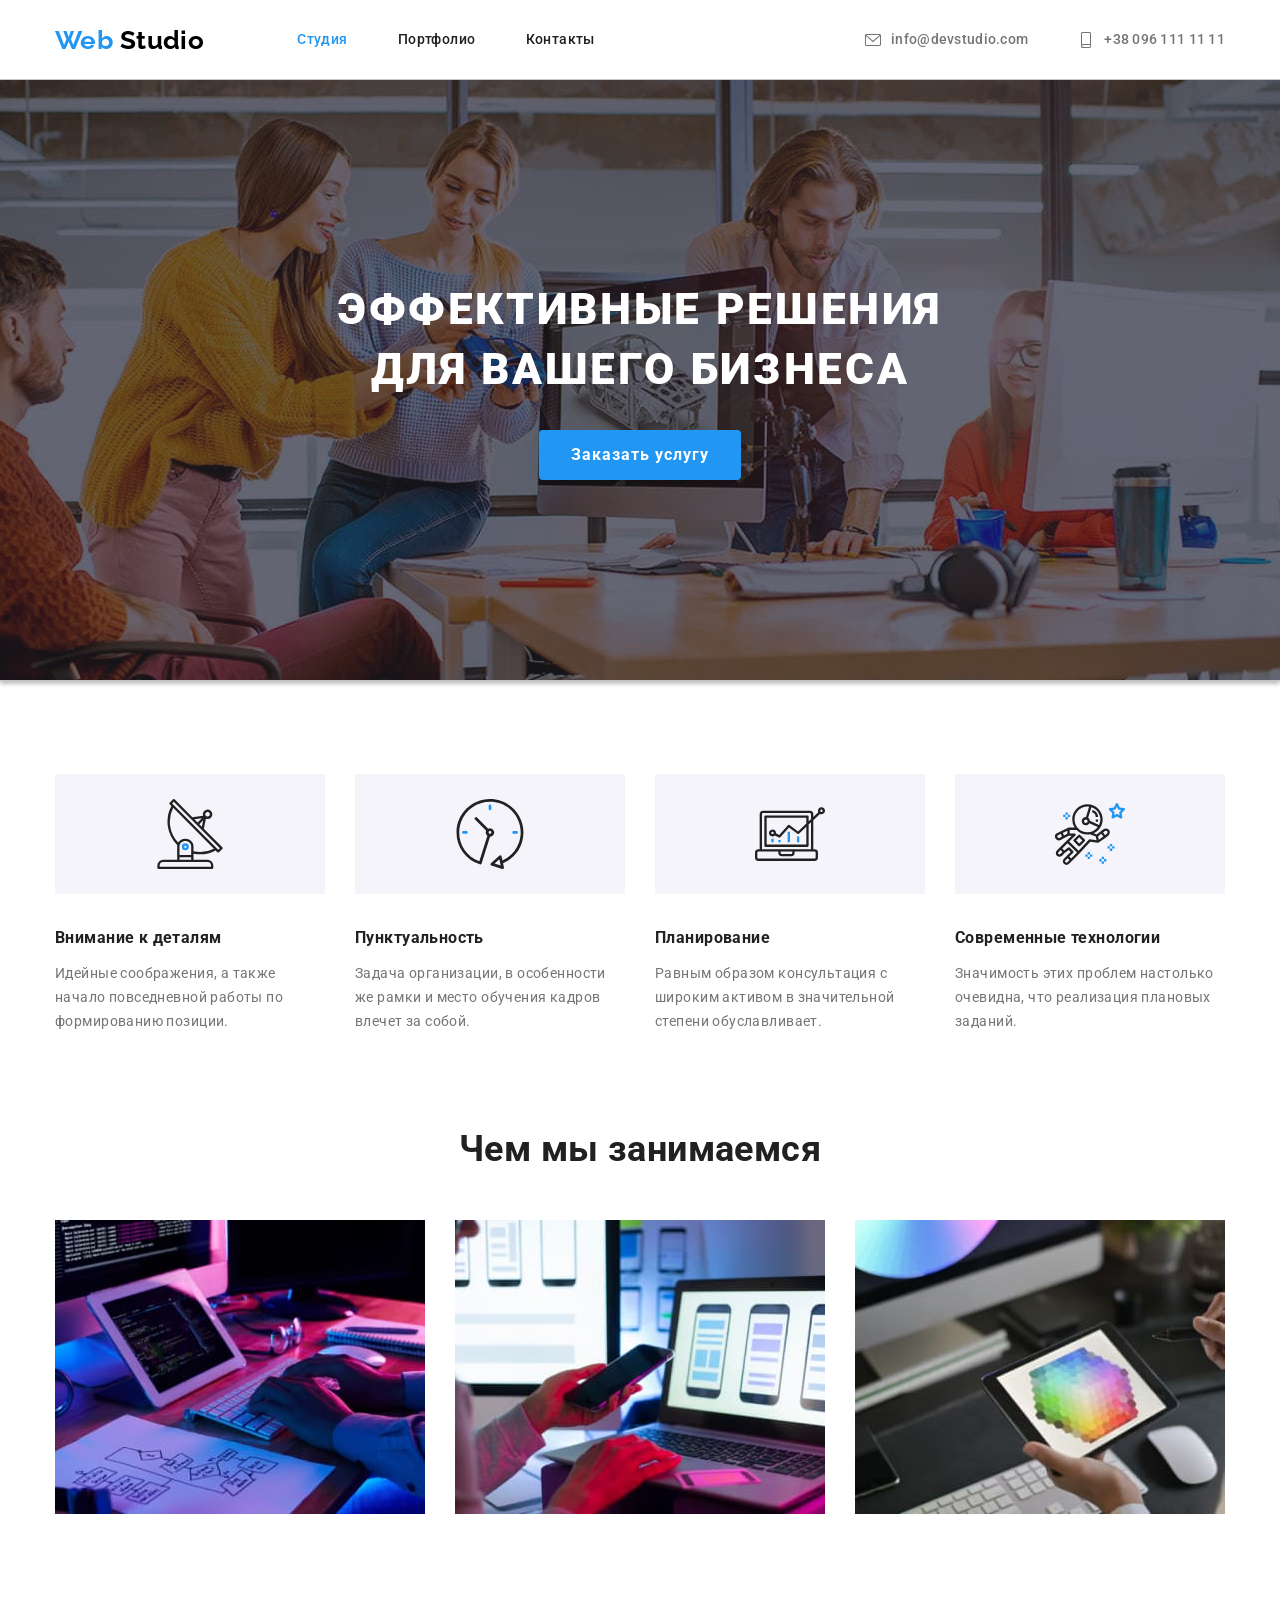
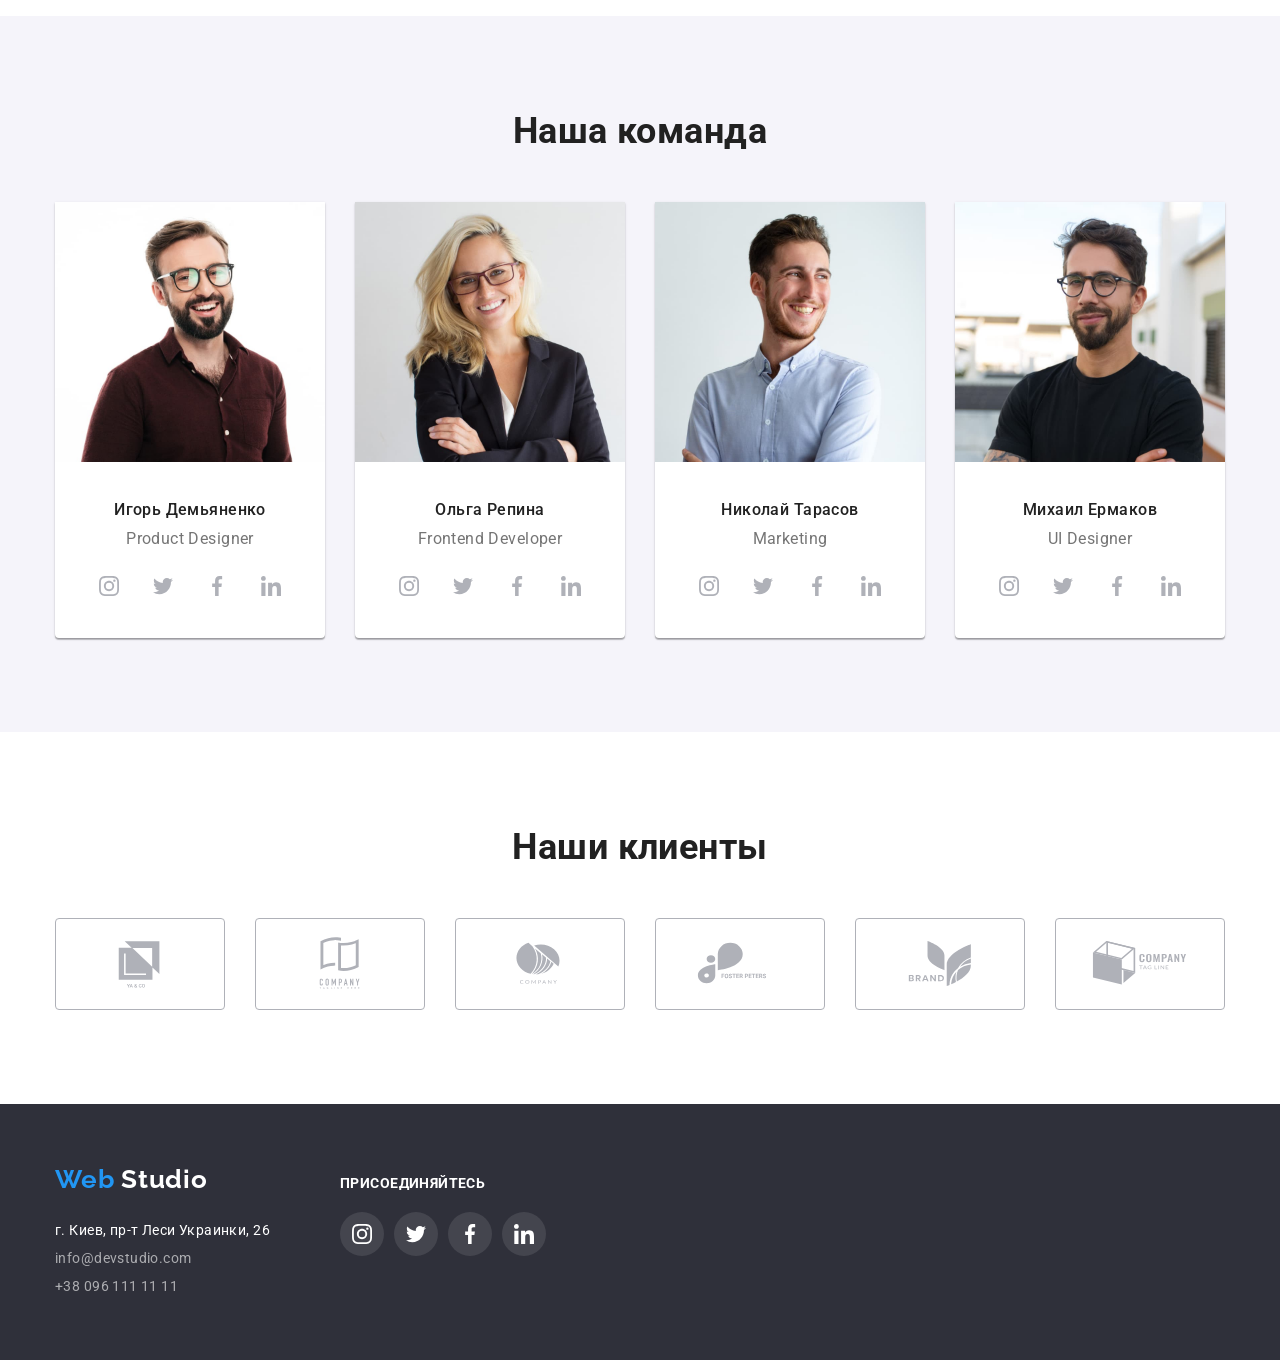
==== commit d77ba68b: "добавляет корректировки по замечаниям ментора" ====
--- a/index.html
+++ b/index.html
@@ -141,41 +141,42 @@
                         <div class="team-box">
                             <h3 class="team-name">Игорь Демьяненко</h3>
                             <p class="team-work" lang="en">Product Designer</p>
+
+                            <ul class="team-box-icon">
+                                <li class="team-box-item">
+                                    <a class="team-box-link" href="">
+                                        <svg class="icon-team" width="20" height="20">
+                                            <use href="./images/sprite.svg#icon-instagram"></use>
+                                        </svg>
+                                    </a>
+                                </li>
+                            
+                                <li class="team-box-item">
+                                    <a class="team-box-link" href="">
+                                        <svg class="icon-team" width="20" height="20">
+                                            <use href="./images/sprite.svg#icon-twitter"></use>
+                                        </svg>
+                                    </a>
+                                </li>
+                            
+                                <li class="team-box-item">
+                                    <a class="team-box-link" href="">
+                                        <svg class="icon-team" width="20" height="20">
+                                            <use href="./images/sprite.svg#icon-facebook"></use>
+                                        </svg>
+                                    </a>
+                                </li>
+                            
+                                <li class="team-box-item">
+                                    <a class="team-box-link" href="">
+                                        <svg class="icon-team" width="20" height="20">
+                                            <use href="./images/sprite.svg#icon-linkedin"></use>
+                                        </svg>
+                                    </a>
+                                </li>
+                            </ul>
                         </div>                       
 
-                        <ul class="team-box-icon">
-                            <li class="team-box-item">
-                            <a class="team-box-link" href="">
-                            <svg class="icon-team" width="20" height="20">
-                               <use href="./images/sprite.svg#icon-instagram"></use>
-                            </svg>
-                            </a>
-                            </li>
-
-                        <li class="team-box-item">
-                         <a class="team-box-link" href="">
-                         <svg class="icon-team" width="20" height="20">
-                             <use href="./images/sprite.svg#icon-twitter"></use>
-                         </svg>
-                         </a>
-                        </li>
-
-                        <li class="team-box-item">
-                         <a class="team-box-link" href="">
-                            <svg class="icon-team" width="20" height="20">
-                                <use href="./images/sprite.svg#icon-facebook"></use>
-                            </svg>
-                            </a>
-                            </li>
-
-                            <li class="team-box-item">
-                            <a class="team-box-link" href="">
-                            <svg class="icon-team" width="20" height="20">
-                                <use href="./images/sprite.svg#icon-linkedin"></use>
-                            </svg>
-                            </a>
-                            </li>
-                        </ul>
                         
                     </li>
                     <li class="team-item">
@@ -183,82 +184,85 @@
                         <div class="team-box">
                             <h3 class="team-name">Ольга Репина</h3>
                             <p class="team-work" lang="en">Frontend Developer</p>
-                        </div>
-
-                        <ul class="team-box-icon">
-                            <li class="team-box-item">
-                                <a class="team-box-link" href="">
-                                    <svg class="icon-team" width="20" height="20">
-                                        <use href="./images/sprite.svg#icon-instagram"></use>
-                                    </svg>
-                                </a>
-                            </li>
-                        
-                            <li class="team-box-item">
-                                <a class="team-box-link" href="">
-                                    <svg class="icon-team" width="20" height="20">
-                                        <use href="./images/sprite.svg#icon-twitter"></use>
-                                    </svg>
-                                </a>
-                            </li>
-                        
-                            <li class="team-box-item">
-                                <a class="team-box-link" href="">
-                                    <svg class="icon-team" width="20" height="20">
-                                        <use href="./images/sprite.svg#icon-facebook"></use>
-                                    </svg>
-                                </a>
-                            </li>
-                        
-                            <li class="team-box-item">
-                                <a class="team-box-link" href="">
-                                    <svg class="icon-team" width="20" height="20">
-                                        <use href="./images/sprite.svg#icon-linkedin"></use>
-                                    </svg>
-                                </a>
-                            </li>
-                        </ul>
-                    </li>
+
+                            <ul class="team-box-icon">
+                                <li class="team-box-item">
+                                    <a class="team-box-link" href="">
+                                        <svg class="icon-team" width="20" height="20">
+                                            <use href="./images/sprite.svg#icon-instagram"></use>
+                                        </svg>
+                                    </a>
+                                </li>
+                            
+                                <li class="team-box-item">
+                                    <a class="team-box-link" href="">
+                                        <svg class="icon-team" width="20" height="20">
+                                            <use href="./images/sprite.svg#icon-twitter"></use>
+                                        </svg>
+                                    </a>
+                                </li>
+                            
+                                <li class="team-box-item">
+                                    <a class="team-box-link" href="">
+                                        <svg class="icon-team" width="20" height="20">
+                                            <use href="./images/sprite.svg#icon-facebook"></use>
+                                        </svg>
+                                    </a>
+                                </li>
+                            
+                                <li class="team-box-item">
+                                    <a class="team-box-link" href="">
+                                        <svg class="icon-team" width="20" height="20">
+                                            <use href="./images/sprite.svg#icon-linkedin"></use>
+                                        </svg>
+                                    </a>
+                                </li>
+                            </ul>
+                        </div>
+                    </li>
+
                     <li class="team-item">
                         <img src="./images/team/kommand-3.jpg" alt="Николай Тарасов" width="270" height="260" />
                         <div class="team-box">
                             <h3 class="team-name">Николай Тарасов</h3>
                             <p class="team-work" lang="en">Marketing</p>
-                        </div>
-
-                        <ul class="team-box-icon">
-                            <li class="team-box-item">
-                                <a class="team-box-link" href="">
-                                    <svg class="icon-team" width="20" height="20">
-                                        <use href="./images/sprite.svg#icon-instagram"></use>
-                                    </svg>
-                                </a>
-                            </li>
+
+                            <ul class="team-box-icon">
+                                <li class="team-box-item">
+                                    <a class="team-box-link" href="">
+                                        <svg class="icon-team" width="20" height="20">
+                                            <use href="./images/sprite.svg#icon-instagram"></use>
+                                        </svg>
+                                    </a>
+                                </li>
+                            
+                                <li class="team-box-item">
+                                    <a class="team-box-link" href="">
+                                        <svg class="icon-team" width="20" height="20">
+                                            <use href="./images/sprite.svg#icon-twitter"></use>
+                                        </svg>
+                                    </a>
+                                </li>
+                            
+                                <li class="team-box-item">
+                                    <a class="team-box-link" href="">
+                                        <svg class="icon-team" width="20" height="20">
+                                            <use href="./images/sprite.svg#icon-facebook"></use>
+                                        </svg>
+                                    </a>
+                                </li>
+                            
+                                <li class="team-box-item">
+                                    <a class="team-box-link" href="">
+                                        <svg class="icon-team" width="20" height="20">
+                                            <use href="./images/sprite.svg#icon-linkedin"></use>
+                                        </svg>
+                                    </a>
+                                </li>
+                            </ul>
+                        </div>
+
                         
-                            <li class="team-box-item">
-                                <a class="team-box-link" href="">
-                                    <svg class="icon-team" width="20" height="20">
-                                        <use href="./images/sprite.svg#icon-twitter"></use>
-                                    </svg>
-                                </a>
-                            </li>
-                        
-                            <li class="team-box-item">
-                                <a class="team-box-link" href="">
-                                    <svg class="icon-team" width="20" height="20">
-                                        <use href="./images/sprite.svg#icon-facebook"></use>
-                                    </svg>
-                                </a>
-                            </li>
-                        
-                            <li class="team-box-item">
-                                <a class="team-box-link" href="">
-                                    <svg class="icon-team" width="20" height="20">
-                                        <use href="./images/sprite.svg#icon-linkedin"></use>
-                                    </svg>
-                                </a>
-                            </li>
-                        </ul>
                     </li>
 
                     <li class="team-item">
@@ -266,41 +270,43 @@
                         <div class="team-box">
                             <h3 class="team-name">Михаил Ермаков</h3>
                             <p class="team-work" lang="en">UI Designer</p>
-                        </div>
-
-                        <ul class="team-box-icon">
-                            <li class="team-box-item">
-                                <a class="team-box-link" href="">
-                                    <svg class="icon-team" width="20" height="20">
-                                        <use href="./images/sprite.svg#icon-instagram"></use>
-                                    </svg>
-                                </a>
-                            </li>
+
+                            <ul class="team-box-icon">
+                                <li class="team-box-item">
+                                    <a class="team-box-link" href="">
+                                        <svg class="icon-team" width="20" height="20">
+                                            <use href="./images/sprite.svg#icon-instagram"></use>
+                                        </svg>
+                                    </a>
+                                </li>
+                            
+                                <li class="team-box-item">
+                                    <a class="team-box-link" href="">
+                                        <svg class="icon-team" width="20" height="20">
+                                            <use href="./images/sprite.svg#icon-twitter"></use>
+                                        </svg>
+                                    </a>
+                                </li>
+                            
+                                <li class="team-box-item">
+                                    <a class="team-box-link" href="">
+                                        <svg class="icon-team" width="20" height="20">
+                                            <use href="./images/sprite.svg#icon-facebook"></use>
+                                        </svg>
+                                    </a>
+                                </li>
+                            
+                                <li class="team-box-item">
+                                    <a class="team-box-link" href="">
+                                        <svg class="icon-team" width="20" height="20">
+                                            <use href="./images/sprite.svg#icon-linkedin"></use>
+                                        </svg>
+                                    </a>
+                                </li>
+                            </ul>
+                        </div>
+
                         
-                            <li class="team-box-item">
-                                <a class="team-box-link" href="">
-                                    <svg class="icon-team" width="20" height="20">
-                                        <use href="./images/sprite.svg#icon-twitter"></use>
-                                    </svg>
-                                </a>
-                            </li>
-                        
-                            <li class="team-box-item">
-                                <a class="team-box-link" href="">
-                                    <svg class="icon-team" width="20" height="20">
-                                        <use href="./images/sprite.svg#icon-facebook"></use>
-                                    </svg>
-                                </a>
-                            </li>
-                        
-                            <li class="team-box-item">
-                                <a class="team-box-link" href="">
-                                    <svg class="icon-team" width="20" height="20">
-                                        <use href="./images/sprite.svg#icon-linkedin"></use>
-                                    </svg>
-                                </a>
-                            </li>
-                        </ul>
                     </li>
                 </ul>
             </div>
@@ -315,63 +321,59 @@
             <ul class="clients-list">
 
                 <li class="clients-item">
-                    <div class="clients-box">
+                    
                     <a class="clients-link" href="">
                         <svg class="icon-clients" width="106" height="60">
                             <use href="./images/sprite.svg#icon-company-1"></use>
                         </svg>
                     </a>
-                    </div>
-                </li>
-
-                <li class="clients-item">
-                    <div class="clients-box">
+                    
+                </li>
+
+                <li class="clients-item">
+                    
                         <a class="clients-link" href="">
                             <svg class="icon-clients" width="106" height="60">
                                 <use href="./images/sprite.svg#icon-company-2"></use>
                             </svg>
                         </a>
-                    </div>
-                </li>
-
-                <li class="clients-item">
-                    <div class="clients-box">
+                    
+                </li>
+
+                <li class="clients-item">
+                    
                         <a class="clients-link" href="">
                             <svg class="icon-clients" width="106" height="60">
                                 <use href="./images/sprite.svg#icon-company-3"></use>
                             </svg>
                         </a>
-                    </div>
-                </li>
-
-                <li class="clients-item">
-                    <div class="clients-box">
+                    
+                </li>
+
+                <li class="clients-item">
+                    
                         <a class="clients-link" href="">
                             <svg class="icon-clients" width="106" height="60">
                                 <use href="./images/sprite.svg#icon-company-4"></use>
                             </svg>
                         </a>
-                    </div>
-                </li>
-
-                <li class="clients-item">
-                    <div class="clients-box">
+                   
+                </li>
+
+                <li class="clients-item">
                         <a class="clients-link" href="">
                             <svg class="icon-clients" width="106" height="60">
                                 <use href="./images/sprite.svg#icon-company-5"></use>
                             </svg>
                         </a>
-                    </div>
-                </li>
-
-                <li class="clients-item">
-                    <div class="clients-box">
+                </li>
+
+                <li class="clients-item">
                         <a class="clients-link" href="">
                             <svg class="icon-clients" width="106" height="60">
                                 <use href="./images/sprite.svg#icon-company-6"></use>
                             </svg>
                         </a>
-                    </div>
                 </li>
 
             </ul>
@@ -383,13 +385,13 @@
     <!--подвал-->
 
     <footer class="footer">
-        <div class="container">
-            <div class="footer-box">
-                <div class="footer-left">
-            <a class="logo-footer link" href="/"> <span class="logo-accent">Web</span> Studio</a>
-            <address class="footer-addres">
-                <ul class="footer-list">
-                    <li class="footer-item"><a class="address-item-map link"
+        <div class="container footer-box">
+            
+            <div class="footer-left">
+                <a class="logo-footer link" href="/"> <span class="logo-accent">Web</span> Studio</a>
+                <address class="footer-addres">
+                    <ul class="footer-list">
+                        <li class="footer-item"><a class="address-item-map link"
                             href="https://goo.gl/maps/FX2oiXXjCfkCqvJg9" target="_blank" rel="noopener noreferrer">г.
                             Киев,
                             пр-т Леси Украинки, 26</a></li>
@@ -398,11 +400,10 @@
                     <li class="footer-item"><a class="address-item link" href="tel:+380961111111">+38 096 111 11 11</a>
                     </li>
                 </ul>
-            </address>
-            </div>
+                </address>
+            </div>     
 
             <div class="footer-right">
-                <h2 hidden>Соцсети</h2>
                 <h3 class="footer-right-title">присоединяйтесь</h3>
                 <ul class="footer-network">
                     <li class="network-item">
@@ -441,7 +442,6 @@
 
 
             </div>
-            </div>
         </div>
     </footer>
 </body>
--- a/css/styles.css
+++ b/css/styles.css
@@ -145,6 +145,8 @@
 
   padding-top: 32px;
   padding-bottom: 32px;
+  width: 100%;
+  height: 100%;
 
   display: flex;
 }
@@ -170,10 +172,15 @@
   margin-bottom: auto;
 }
 
-.icon-nav:hover,
+.contacts-item:hover > .icon-nav,
+.contacts-item:focus > .icon-nav {
+  fill: var(--accent-color);
+}
+
+/* .icon-nav:hover,
 .icon-nav:focus {
   fill: var(--accent-color);
-}
+} */
 
 /*----------------- heroes--------------- */
 .heroes {
@@ -256,9 +263,9 @@
   background-color: #f5f4fa;
   margin-bottom: 30px;
 
-  padding: 25px 100px;
-  display: flex;
-  justify-content: center;
+  display: flex;
+  justify-content: center;
+  align-items: center;
 }
 
 .why-description {
@@ -310,7 +317,7 @@
   border-radius: 0px 0px 4px 4px;
 
   text-align: center;
-  padding-bottom: 42px;
+  /* padding-bottom: 42px; */
 }
 .team-item:not(:last-child) {
   margin-right: 30px;
@@ -323,7 +330,8 @@
 
 .team-box-icon {
   display: flex;
-  justify-content: space-evenly;
+  justify-content: center;
+  margin-top: 16px;
 }
 
 .team-box-link {
@@ -331,15 +339,17 @@
   display: flex;
   justify-content: center;
   align-items: center;
+  width: 100%;
+  height: 100%;
 }
 
 .team-box-item {
   width: 44px;
   height: 44px;
-
-  display: flex;
-  justify-content: center;
-  align-items: center;
+}
+
+.team-box-item:not(:last-child) {
+  margin-right: 10px;
 }
 
 .team-box-link:hover,
@@ -387,7 +397,7 @@
   margin-top: 50px;
 }
 
-.clients-box {
+.clients-item {
   width: 170px;
   height: 92px;
   border: 1px solid #afb1b8;
@@ -398,17 +408,23 @@
   align-items: center;
 }
 
-.clients-box:hover,
-.clients-box:focus {
-  border: 1px solid var(--accent-color);
-  box-sizing: border-box;
-  border-radius: 4px;
-  cursor: pointer;
+.clients-link {
+  width: 100%;
+  height: 100%;
+
+  justify-content: center;
+  align-items: center;
+  display: flex;
 }
 
 .clients-link:hover .icon-clients,
 .clients-link:focus .icon-clients {
   fill: var(--accent-color);
+}
+
+.clients-link:hover,
+.clients-link:focus {
+  border: 1px solid var(--accent-color);
 }
 
 .icon-clients {
@@ -520,12 +536,13 @@
 
 .footer-box {
   display: flex;
+  align-items: baseline;
+  padding-top: 60px;
+  padding-bottom: 60px;
 }
 
 .footer-left {
   margin-right: 70px;
-  margin-top: 60px;
-  margin-bottom: 60px;
 }
 
 .footer-addres {
@@ -569,34 +586,12 @@
   color: var(--accent-color);
 }
 
-.footer-right {
-  margin-top: 72px;
-  margin-bottom: 100px;
-}
-
-.network-item {
-  background-color: rgba(255, 255, 255, 0.1);
-  width: 44px;
-  height: 44px;
-  border-radius: 50%;
-
-  display: flex;
-  align-items: center;
-  justify-content: center;
-
-  margin-right: 10px;
-}
-
-.network-item:hover,
-.network-item:focus {
-  background-color: var(--accent-color);
-}
-
 .footer-right-title {
   font-weight: bold;
   font-size: 14px;
   line-height: 1.14;
   color: #ffffff;
+  text-transform: uppercase;
 }
 
 .footer-network {
@@ -609,6 +604,20 @@
   display: flex;
   align-items: center;
   justify-content: center;
+
+  background-color: rgba(255, 255, 255, 0.1);
+  width: 44px;
+  height: 44px;
+  border-radius: 50%;
+}
+
+.network-item:not(:last-child) {
+  margin-right: 10px;
+}
+
+.network-link:hover,
+.network-link:focus {
+  background-color: var(--accent-color);
 }
 
 .icon-network {
